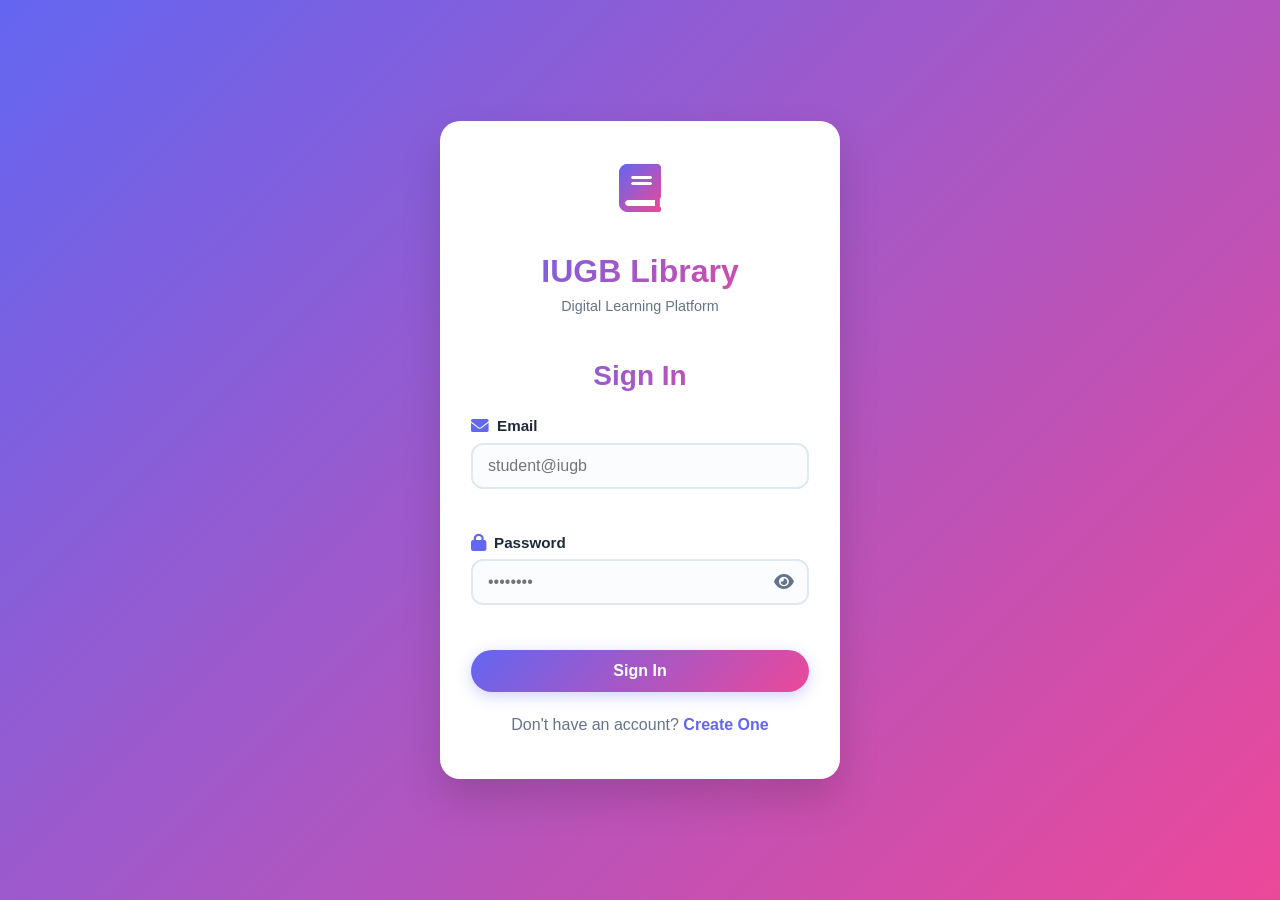
==== index.html @ 8f1cc3ae "Add files via upload" ====
<!DOCTYPE html>
<html lang="en">
<head>
    <meta charset="UTF-8">
    <meta name="viewport" content="width=device-width, initial-scale=1.0">
    <title>IUGB Library - Authentication</title>
    <link rel="stylesheet" href="https://cdnjs.cloudflare.com/ajax/libs/font-awesome/6.0.0/css/all.min.css">
    <link rel="stylesheet" href="style.css">
</head>
<body class="auth-page">
    <div id="loadingOverlay" class="loading-overlay" style="display: none;">
        <div class="loading-content">
            <div class="loading-spinner">
                <div class="spinner-circle"></div>
                <div class="spinner-circle"></div>
                <div class="spinner-circle"></div>
            </div>
            <p>Loading...</p>
        </div>
    </div>

    <!-- Animated Background -->
    <div class="background-animation">
        <div class="blob blob-1"></div>
        <div class="blob blob-2"></div>
        <div class="blob blob-3"></div>
    </div>

    <div class="auth-container">
        <div class="auth-logo">
            <div class="logo-animation">
                <i class="fas fa-book"></i>
            </div>
            <h1>IUGB Library</h1>
            <p>Digital Learning Platform</p>
        </div>

        <!-- Login Form -->
        <form id="loginForm" class="auth-form active">
            <h2>Sign In</h2>
            <div class="form-group">
                <label for="loginEmail"><i class="fas fa-envelope"></i> Email</label>
                <input type="email" id="loginEmail" placeholder="student@iugb" required>
                <span class="error-message" id="loginEmailError"></span>
            </div>
            <div class="form-group">
                <label for="loginPassword"><i class="fas fa-lock"></i> Password</label>
                <div class="password-input">
                    <input type="password" id="loginPassword" placeholder="••••••••" required>
                    <button type="button" class="toggle-password" onclick="togglePassword('loginPassword')">
                        <i class="fas fa-eye"></i>
                    </button>
                </div>
                <span class="error-message" id="loginPasswordError"></span>
            </div>
            <button type="submit" class="btn-primary">Sign In</button>
            <p class="form-switch">Don't have an account? <a href="signup.html">Create One</a></p>
        </form>

        <!-- Signup Form -->
        <form id="signupForm" class="auth-form">
            <h2>Create Account</h2>
            <div class="form-group">
                <label for="signupName"><i class="fas fa-user"></i> Full Name</label>
                <input type="text" id="signupName" placeholder="John Doe" required>
                <span class="error-message" id="signupNameError"></span>
            </div>
            <div class="form-group">
                <label for="signupEmail"><i class="fas fa-envelope"></i> IUGB Email</label>
                <input type="email" id="signupEmail" placeholder="john.doe@iugb" required>
                <span class="error-message" id="signupEmailError"></span>
            </div>
            <div class="form-group">
                <label for="signupPassword"><i class="fas fa-lock"></i> Password</label>
                <div class="password-input">
                    <input type="password" id="signupPassword" placeholder="••••••••" required>
                    <button type="button" class="toggle-password" onclick="togglePassword('signupPassword')">
                        <i class="fas fa-eye"></i>
                    </button>
                </div>
                <span class="error-message" id="signupPasswordError"></span>
            </div>
            <div class="form-group">
                <label for="signupConfirm"><i class="fas fa-lock"></i> Confirm Password</label>
                <div class="password-input">
                    <input type="password" id="signupConfirm" placeholder="••••••••" required>
                    <button type="button" class="toggle-password" onclick="togglePassword('signupConfirm')">
                        <i class="fas fa-eye"></i>
                    </button>
                </div>
                <span class="error-message" id="signupConfirmError"></span>
            </div>
            <button type="submit" class="btn-primary">Create Account</button>
            <p class="form-switch">Already have an account? <a href="#" onclick="switchForm(event)">Sign In</a></p>
        </form>
    </div>

    <script src="app.js"></script>
</body>
</html>
---- style.css ----
/* ============================================
   IUGB LIBRARY - MODERN IMMERSIVE APPLICATION
   ============================================ */

:root {
    --primary-color: #6366f1;
    --secondary-color: #ec4899;
    --accent-color: #f59e0b;
    --success-color: #10b981;
    --danger-color: #ef4444;
    --bg-light: #f8fafc;
    --bg-dark: #0f172a;
    --text-dark: #1e293b;
    --text-light: #64748b;
    --border-color: #e2e8f0;
    --shadow: 0 10px 25px rgba(0, 0, 0, 0.1);
    --shadow-lg: 0 20px 40px rgba(0, 0, 0, 0.15);
}

* {
    margin: 0;
    padding: 0;
    box-sizing: border-box;
}

html {
    scroll-behavior: smooth;
}

html, body {
    font-family: 'Segoe UI', Tahoma, Geneva, Verdana, sans-serif;
    background-color: var(--bg-light);
    color: var(--text-dark);
    overflow-x: hidden;
    -webkit-font-smoothing: antialiased;
}

body {
    padding-bottom: 20px;
}

/* ============================================
   ANIMATED BACKGROUND
   ============================================ */

.background-animation {
    position: fixed;
    top: 0;
    left: 0;
    width: 100%;
    height: 100%;
    background: linear-gradient(135deg, #667eea 0%, #764ba2 100%);
    z-index: -1;
    overflow: hidden;
}

.blob {
    position: absolute;
    border-radius: 50%;
    filter: blur(60px);
    opacity: 0.4;
    animation: float 15s infinite ease-in-out;
}

.blob-1 {
    width: 300px;
    height: 300px;
    background: rgba(255, 255, 255, 0.3);
    top: -50px;
    left: -50px;
    animation-delay: 0s;
}

.blob-2 {
    width: 200px;
    height: 200px;
    background: rgba(236, 72, 153, 0.3);
    bottom: 100px;
    right: 50px;
    animation-delay: 2s;
}

.blob-3 {
    width: 250px;
    height: 250px;
    background: rgba(99, 102, 241, 0.2);
    bottom: -50px;
    left: 50%;
    animation-delay: 4s;
}

@keyframes float {
    0%, 100% { transform: translate(0, 0) scale(1); }
    50% { transform: translate(30px, -30px) scale(1.1); }
}

/* ============================================
   TYPOGRAPHY
   ============================================ */

h1, h2, h3, h4, h5, h6 {
    font-weight: 700;
    line-height: 1.2;
}

h1 { font-size: 2rem; }
h2 { font-size: 1.75rem; }
h3 { font-size: 1.25rem; }
h4 { font-size: 1.1rem; }
p { line-height: 1.6; color: var(--text-light); }

a {
    text-decoration: none;
    color: var(--primary-color);
    transition: all 0.3s ease;
}

a:hover {
    color: var(--secondary-color);
}

.section-subtitle {
    color: var(--text-light);
    font-size: 0.95rem;
    margin-bottom: 20px;
}

/* ============================================
   LOADING OVERLAY
   ============================================ */

.loading-overlay {
    position: fixed;
    top: 0;
    left: 0;
    width: 100%;
    height: 100%;
    background: rgba(0, 0, 0, 0.9);
    display: flex;
    align-items: center;
    justify-content: center;
    z-index: 9999;
    backdrop-filter: blur(4px);
}

.loading-content {
    text-align: center;
    color: white;
}

.loading-spinner {
    display: flex;
    justify-content: center;
    gap: 10px;
    margin-bottom: 20px;
}

.spinner-circle {
    width: 12px;
    height: 12px;
    background-color: white;
    border-radius: 50%;
    animation: bounce 1.4s infinite ease-in-out both;
    box-shadow: 0 0 20px rgba(99, 102, 241, 0.6);
}

.spinner-circle:nth-child(1) { animation-delay: -0.32s; }
.spinner-circle:nth-child(2) { animation-delay: -0.16s; }

@keyframes bounce {
    0%, 80%, 100% { transform: scale(0); opacity: 0.5; }
    40% { transform: scale(1); opacity: 1; }
}

/* ============================================
   BUTTONS
   ============================================ */

.btn-primary {
    background: linear-gradient(135deg, var(--primary-color), var(--secondary-color));
    color: white;
    padding: 12px 24px;
    border: none;
    border-radius: 25px;
    font-size: 1rem;
    font-weight: 600;
    cursor: pointer;
    transition: all 0.3s ease;
    box-shadow: 0 4px 15px rgba(99, 102, 241, 0.3);
    width: 100%;
    position: relative;
    overflow: hidden;
}

.btn-primary::before {
    content: '';
    position: absolute;
    top: 50%;
    left: 50%;
    width: 0;
    height: 0;
    border-radius: 50%;
    background: rgba(255, 255, 255, 0.3);
    transform: translate(-50%, -50%);
    transition: width 0.6s, height 0.6s;
}

.btn-primary:active::before {
    width: 300px;
    height: 300px;
}

.btn-primary:hover {
    transform: translateY(-3px);
    box-shadow: 0 8px 25px rgba(99, 102, 241, 0.5);
}

.btn-primary:active {
    transform: translateY(-1px);
}

.btn-back {
    background: none;
    border: none;
    color: var(--primary-color);
    font-size: 1.5rem;
    cursor: pointer;
    padding: 10px;
    transition: all 0.3s ease;
    border-radius: 50%;
}

.btn-back:hover {
    color: var(--secondary-color);
    background: rgba(99, 102, 241, 0.1);
}

.btn-premium-header {
    background: linear-gradient(135deg, var(--primary-color), var(--secondary-color));
    -webkit-background-clip: text;
    -webkit-text-fill-color: transparent;
    font-size: 1.5rem;
    padding: 10px;
    transition: all 0.3s ease;
}

.btn-premium-header:hover {
    transform: scale(1.2) rotate(10deg);
    filter: drop-shadow(0 0 10px rgba(99, 102, 241, 0.5));
}

.btn-logout {
    background: none;
    border: none;
    color: var(--danger-color);
    font-size: 1.2rem;
    cursor: pointer;
    padding: 10px;
    transition: all 0.3s ease;
    border-radius: 50%;
}

.btn-logout:hover {
    transform: scale(1.1);
    background: rgba(239, 68, 68, 0.1);
}

.btn-subscribe {
    background: linear-gradient(135deg, var(--primary-color), var(--secondary-color));
    color: white;
    padding: 15px 30px;
    border: none;
    border-radius: 25px;
    font-size: 1.1rem;
    font-weight: 600;
    cursor: pointer;
    transition: all 0.3s ease;
    box-shadow: 0 6px 20px rgba(99, 102, 241, 0.4);
    width: 100%;
    margin-top: 20px;
    position: relative;
    overflow: hidden;
}

.btn-subscribe:hover {
    transform: translateY(-4px);
    box-shadow: 0 10px 30px rgba(99, 102, 241, 0.6);
}

/* ============================================
   HEADER
   ============================================ */

.app-header {
    background: rgba(255, 255, 255, 0.95);
    backdrop-filter: blur(10px);
    padding: 20px;
    box-shadow: 0 4px 20px rgba(0, 0, 0, 0.08);
    position: sticky;
    top: 0;
    z-index: 100;
    animation: slideDown 0.4s cubic-bezier(0.68, -0.55, 0.265, 1.55);
}

@keyframes slideDown {
    from {
        transform: translateY(-100%);
        opacity: 0;
    }
    to {
        transform: translateY(0);
        opacity: 1;
    }
}

.header-top {
    display: flex;
    align-items: center;
    justify-content: space-between;
    gap: 15px;
}

.header-top h1 {
    flex: 1;
    text-align: center;
    font-size: 1.5rem;
    background: linear-gradient(135deg, var(--primary-color), var(--secondary-color));
    -webkit-background-clip: text;
    -webkit-text-fill-color: transparent;
}

.logo-section {
    display: flex;
    align-items: center;
    gap: 10px;
    flex: 1;
}

.logo-section i {
    font-size: 2rem;
    color: var(--primary-color);
    animation: bounce-rotate 2s infinite ease-in-out;
}

@keyframes bounce-rotate {
    0%, 100% { transform: rotate(0) translateY(0); }
    50% { transform: rotate(10deg) translateY(-5px); }
}

.logo-section h1 {
    background: linear-gradient(135deg, var(--primary-color), var(--secondary-color));
    -webkit-background-clip: text;
    -webkit-text-fill-color: transparent;
    text-align: left;
    margin: 0;
}

.header-actions {
    display: flex;
    gap: 15px;
    align-items: center;
}

.user-welcome {
    margin-top: 15px;
    padding-top: 15px;
    border-top: 2px solid var(--border-color);
    color: var(--text-light);
    animation: fadeIn 0.6s ease 0.2s both;
}

.placeholder {
    width: 40px;
}

/* ============================================
   AUTH PAGE
   ============================================ */

.auth-page {
    min-height: 100vh;
    display: flex;
    align-items: center;
    justify-content: center;
    padding: 20px;
}

.auth-container {
    background: rgba(255, 255, 255, 0.98);
    backdrop-filter: blur(20px);
    border-radius: 30px;
    padding: 40px 30px;
    max-width: 400px;
    width: 100%;
    box-shadow: 0 8px 60px rgba(0, 0, 0, 0.2);
    animation: slideUp 0.6s cubic-bezier(0.68, -0.55, 0.265, 1.55);
    border: 1px solid rgba(255, 255, 255, 0.2);
}

@keyframes slideUp {
    from {
        transform: translateY(50px);
        opacity: 0;
    }
    to {
        transform: translateY(0);
        opacity: 1;
    }
}

.auth-logo {
    text-align: center;
    margin-bottom: 40px;
    animation: fadeIn 0.8s ease 0.1s both;
}

.logo-animation {
    font-size: 3rem;
    background: linear-gradient(135deg, var(--primary-color), var(--secondary-color));
    -webkit-background-clip: text;
    -webkit-text-fill-color: transparent;
    margin-bottom: 15px;
    display: inline-block;
    animation: float-icon 3s ease-in-out infinite;
}

@keyframes float-icon {
    0%, 100% { transform: translateY(0); }
    50% { transform: translateY(-20px); }
}

.auth-logo h1 {
    margin: 10px 0 5px;
    background: linear-gradient(135deg, var(--primary-color), var(--secondary-color));
    -webkit-background-clip: text;
    -webkit-text-fill-color: transparent;
}

.auth-logo p {
    color: var(--text-light);
    font-size: 0.9rem;
}

.auth-form {
    display: none;
}

.auth-form.active {
    display: block;
    animation: fadeIn 0.4s ease;
}

@keyframes fadeIn {
    from { opacity: 0; transform: translateY(10px); }
    to { opacity: 1; transform: translateY(0); }
}

.auth-form h2 {
    margin-bottom: 25px;
    text-align: center;
    color: var(--text-dark);
    background: linear-gradient(135deg, var(--primary-color), var(--secondary-color));
    -webkit-background-clip: text;
    -webkit-text-fill-color: transparent;
}

.form-group {
    margin-bottom: 20px;
}

.form-group label {
    display: flex;
    align-items: center;
    gap: 8px;
    margin-bottom: 8px;
    font-weight: 600;
    color: var(--text-dark);
    font-size: 0.95rem;
}

.form-group label i {
    color: var(--primary-color);
    font-size: 1.1rem;
}

.form-group input {
    width: 100%;
    padding: 12px 15px;
    border: 2px solid var(--border-color);
    border-radius: 15px;
    font-size: 1rem;
    transition: all 0.3s ease;
    font-family: inherit;
    background: rgba(248, 250, 252, 0.5);
}

.form-group input:focus {
    outline: none;
    border-color: var(--primary-color);
    box-shadow: 0 0 0 4px rgba(99, 102, 241, 0.15);
    background: rgba(255, 255, 255, 0.8);
    transform: translateY(-2px);
}

.password-input {
    position: relative;
    display: flex;
    align-items: center;
}

.password-input input {
    width: 100%;
}

.toggle-password {
    position: absolute;
    right: 15px;
    background: none;
    border: none;
    color: var(--text-light);
    cursor: pointer;
    font-size: 1.1rem;
    transition: all 0.3s ease;
}

.toggle-password:hover {
    color: var(--primary-color);
}

.error-message {
    display: block;
    color: var(--danger-color);
    font-size: 0.85rem;
    margin-top: 5px;
    min-height: 20px;
    animation: shake 0.3s ease-in-out;
}

@keyframes shake {
    0%, 100% { transform: translateX(0); }
    25% { transform: translateX(-5px); }
    75% { transform: translateX(5px); }
}

.form-switch {
    text-align: center;
    margin-top: 20px;
    color: var(--text-light);
}

.form-switch a {
    color: var(--primary-color);
    font-weight: 600;
    cursor: pointer;
    position: relative;
}

.form-switch a::after {
    content: '';
    position: absolute;
    bottom: -2px;
    left: 0;
    width: 0;
    height: 2px;
    background: linear-gradient(90deg, var(--primary-color), var(--secondary-color));
    transition: width 0.3s ease;
}

.form-switch a:hover::after {
    width: 100%;
}

/* ============================================
   HOME PAGE
   ============================================ */

.home-page {
    background-color: var(--bg-light);
}

.welcome-section {
    background: white;
    margin: 20px;
    border-radius: 20px;
    overflow: hidden;
    box-shadow: 0 8px 25px rgba(0, 0, 0, 0.1);
    animation: fadeIn 0.6s ease 0.1s both;
}

.welcome-content-wrapper {
    position: relative;
    overflow: hidden;
}

.welcome-image {
    width: 100%;
    height: 250px;
    object-fit: cover;
    display: block;
    transition: transform 0.4s ease;
}

.welcome-section:hover .welcome-image {
    transform: scale(1.05);
}

.welcome-content {
    padding: 25px;
}

.welcome-content h2 {
    margin-bottom: 10px;
    color: var(--text-dark);
}

.welcome-content p {
    color: var(--text-light);
    margin-bottom: 15px;
}

.welcome-badges {
    display: flex;
    gap: 10px;
    flex-wrap: wrap;
}

.badge {
    display: inline-flex;
    align-items: center;
    gap: 6px;
    background: linear-gradient(135deg, rgba(99, 102, 241, 0.1), rgba(236, 72, 153, 0.1));
    color: var(--primary-color);
    padding: 8px 16px;
    border-radius: 20px;
    font-size: 0.85rem;
    font-weight: 600;
    border: 1px solid rgba(99, 102, 241, 0.2);
}

.badge i {
    font-size: 0.95rem;
}

.programs-section {
    padding: 30px 20px;
}

.programs-section h2 {
    margin-bottom: 10px;
    text-align: center;
    color: var(--text-dark);
}

.programs-grid {
    display: grid;
    grid-template-columns: 1fr 1fr;
    gap: 20px;
    margin-top: 25px;
}

.program-card {
    background: white;
    padding: 30px 20px;
    border-radius: 20px;
    text-align: center;
    box-shadow: 0 4px 20px rgba(0, 0, 0, 0.08);
    transition: all 0.3s ease;
    cursor: pointer;
    position: relative;
    overflow: hidden;
    border: 2px solid transparent;
}

.program-card::before {
    content: '';
    position: absolute;
    top: 0;
    left: 0;
    width: 100%;
    height: 4px;
    background: linear-gradient(90deg, var(--primary-color), var(--secondary-color));
    transition: height 0.3s ease;
}

.program-card:hover::before {
    height: 100%;
    opacity: 0.05;
}

.program-card:hover {
    transform: translateY(-15px);
    box-shadow: 0 15px 40px rgba(0, 0, 0, 0.15);
    border-color: var(--primary-color);
}

.program-icon {
    font-size: 3rem;
    margin-bottom: 15px;
    background: linear-gradient(135deg, var(--primary-color), var(--secondary-color));
    -webkit-background-clip: text;
    -webkit-text-fill-color: transparent;
    animation: fadeIn 0.6s ease;
}

.program-card h3 {
    margin-bottom: 5px;
    font-size: 1.5rem;
}

.program-card p {
    font-size: 0.9rem;
    margin-bottom: 15px;
}

.arrow {
    font-size: 1.5rem;
    color: var(--primary-color);
    transition: transform 0.3s ease;
    display: inline-block;
}

.program-card:hover .arrow {
    transform: translateX(8px);
}

.quick-stats {
    display: grid;
    grid-template-columns: repeat(auto-fit, minmax(120px, 1fr));
    gap: 15px;
    padding: 0 20px 30px;
}

.stat-card {
    background: white;
    padding: 20px;
    border-radius: 15px;
    text-align: center;
    box-shadow: 0 4px 15px rgba(0, 0, 0, 0.08);
    animation: fadeIn 0.6s ease;
    transition: all 0.3s ease;
    border: 1px solid var(--border-color);
}

.stat-card:hover {
    transform: translateY(-5px);
    box-shadow: 0 8px 25px rgba(0, 0, 0, 0.12);
}

.stat-card i {
    font-size: 2rem;
    background: linear-gradient(135deg, var(--primary-color), var(--secondary-color));
    -webkit-background-clip: text;
    -webkit-text-fill-color: transparent;
    margin-bottom: 10px;
    display: block;
}

.stat-card h3 {
    font-size: 1.5rem;
    margin-bottom: 5px;
}

.stat-card p {
    font-size: 0.8rem;
    color: var(--text-light);
}

/* ============================================
   FEATURED SECTION
   ============================================ */

.featured-section {
    padding: 30px 20px;
    background: white;
    margin: 0 20px;
    border-radius: 20px;
    box-shadow: 0 4px 15px rgba(0, 0, 0, 0.08);
}

.featured-section h2 {
    margin-bottom: 25px;
    text-align: center;
}

.featured-cards {
    display: grid;
    grid-template-columns: repeat(auto-fit, minmax(150px, 1fr));
    gap: 20px;
}

.featured-card {
    background: linear-gradient(135deg, rgba(99, 102, 241, 0.1), rgba(236, 72, 153, 0.1));
    padding: 25px;
    border-radius: 15px;
    text-align: center;
    transition: all 0.3s ease;
    cursor: pointer;
    border: 1px solid rgba(99, 102, 241, 0.2);
}

.featured-card:hover {
    transform: translateY(-10px);
    background: linear-gradient(135deg, rgba(99, 102, 241, 0.15), rgba(236, 72, 153, 0.15));
    border-color: var(--primary-color);
    box-shadow: 0 10px 25px rgba(99, 102, 241, 0.2);
}

.featured-card i {
    font-size: 2.5rem;
    background: linear-gradient(135deg, var(--primary-color), var(--secondary-color));
    -webkit-background-clip: text;
    -webkit-text-fill-color: transparent;
    margin-bottom: 12px;
    display: block;
}

.featured-card h3 {
    margin-bottom: 8px;
    font-size: 1.1rem;
}

.featured-card p {
    font-size: 0.85rem;
}

/* ============================================
   SIGNUP PAGE
   ============================================ */

.signup-page {
    background-color: var(--bg-light);
    min-height: 100vh;
}

.signup-section {
    padding: 40px 20px;
    max-width: 600px;
    margin: 0 auto;
}

.signup-container {
    background: white;
    border-radius: 20px;
    padding: 40px;
    box-shadow: 0 8px 25px rgba(0, 0, 0, 0.1);
    animation: fadeIn 0.6s ease;
}

.signup-form-wrapper h2 {
    text-align: center;
    margin-bottom: 10px;
    color: var(--text-dark);
}

.signup-form-wrapper p {
    text-align: center;
    color: var(--text-light);
    margin-bottom: 30px;
    font-size: 0.9rem;
}

.signup-form-wrapper .auth-form {
    display: block;
    max-width: none;
}

.signup-form-wrapper .form-group {
    margin-bottom: 20px;
}

.signup-form-wrapper .form-group label {
    display: block;
    margin-bottom: 8px;
    font-weight: 600;
    color: var(--text-dark);
}

.signup-form-wrapper .form-group input {
    width: 100%;
    padding: 12px 15px;
    border: 2px solid var(--border-color);
    border-radius: 10px;
    font-size: 1rem;
    transition: all 0.3s ease;
}

.signup-form-wrapper .form-group input:focus {
    border-color: var(--primary-color);
    box-shadow: 0 0 0 3px rgba(99, 102, 241, 0.1);
    outline: none;
}

.signup-form-wrapper .password-input {
    position: relative;
}

.signup-form-wrapper .toggle-password {
    position: absolute;
    right: 10px;
    top: 50%;
    transform: translateY(-50%);
    background: none;
    border: none;
    color: var(--text-light);
    cursor: pointer;
    padding: 5px;
    transition: color 0.3s ease;
}

.signup-form-wrapper .toggle-password:hover {
    color: var(--primary-color);
}

.signup-form-wrapper .btn-primary {
    width: 100%;
    padding: 12px;
    background: linear-gradient(135deg, var(--primary-color), var(--secondary-color));
    color: white;
    border: none;
    border-radius: 10px;
    font-size: 1rem;
    font-weight: 600;
    cursor: pointer;
    transition: all 0.3s ease;
    margin-top: 10px;
}

.signup-form-wrapper .btn-primary:hover {
    transform: translateY(-2px);
    box-shadow: 0 8px 20px rgba(99, 102, 241, 0.3);
}

.signup-form-wrapper .form-switch {
    text-align: center;
    margin-top: 20px;
    font-size: 0.9rem;
}

.signup-form-wrapper .form-switch a {
    color: var(--primary-color);
    font-weight: 600;
    text-decoration: none;
}

.signup-form-wrapper .form-switch a:hover {
    text-decoration: underline;
}

.signup-form-wrapper .error-message {
    color: var(--danger-color);
    font-size: 0.8rem;
    margin-top: 5px;
    display: block;
}

/* ============================================
   BREADCRUMB
   ============================================ */

.breadcrumb {
    padding: 15px 20px;
    color: var(--text-light);
    font-size: 0.9rem;
    background: rgba(248, 250, 252, 0.5);
    margin: 0 20px;
    border-radius: 10px;
    animation: fadeIn 0.5s ease;
}

.breadcrumb a {
    color: var(--primary-color);
    font-weight: 600;
}

/* ============================================
   COURSES PAGE
   ============================================ */

.courses-page {
    padding: 20px;
    background-color: var(--bg-light);
}

.courses-container {
    display: grid;
    grid-template-columns: repeat(auto-fit, minmax(150px, 1fr));
    gap: 20px;
    animation: fadeIn 0.5s ease;
}

.course-card {
    background: white;
    padding: 25px 20px;
    border-radius: 18px;
    text-align: center;
    box-shadow: 0 4px 20px rgba(0, 0, 0, 0.08);
    cursor: pointer;
    transition: all 0.3s ease;
    position: relative;
    overflow: hidden;
    border: 2px solid transparent;
}

.course-card::before {
    content: '';
    position: absolute;
    top: 0;
    left: 0;
    width: 100%;
    height: 3px;
    background: linear-gradient(90deg, var(--primary-color), var(--secondary-color));
}

.course-card:hover {
    transform: translateY(-20px) rotateZ(2deg);
    box-shadow: 0 15px 40px rgba(0, 0, 0, 0.15);
    border-color: var(--primary-color);
}

.course-icon {
    font-size: 2.5rem;
    margin-bottom: 15px;
    height: 70px;
    display: flex;
    align-items: center;
    justify-content: center;
    border-radius: 15px;
    background: linear-gradient(135deg, rgba(99, 102, 241, 0.1), rgba(236, 72, 153, 0.1));
    transition: transform 0.3s ease;
}

.course-card:hover .course-icon {
    transform: scale(1.1) rotateZ(-10deg);
}

.course-icon.mathematics {
    background: linear-gradient(135deg, rgba(99, 102, 241, 0.15), rgba(59, 130, 246, 0.15));
    color: #3b82f6;
}

.course-icon.met {
    background: linear-gradient(135deg, rgba(236, 72, 153, 0.15), rgba(168, 85, 247, 0.15));
    color: #a855f7;
}

.course-icon.cs {
    background: linear-gradient(135deg, rgba(34, 197, 94, 0.15), rgba(16, 185, 129, 0.15));
    color: #10b981;
}

.course-icon.statistics {
    background: linear-gradient(135deg, rgba(245, 158, 11, 0.15), rgba(239, 68, 68, 0.15));
    color: #ef4444;
}

.course-icon.finance {
    background: linear-gradient(135deg, rgba(245, 158, 11, 0.15), rgba(251, 146, 60, 0.15));
    color: #f97316;
}

.course-icon.marketing {
    background: linear-gradient(135deg, rgba(236, 72, 153, 0.15), rgba(244, 63, 94, 0.15));
    color: #f43f5e;
}

.course-icon.management {
    background: linear-gradient(135deg, rgba(99, 102, 241, 0.15), rgba(139, 92, 246, 0.15));
    color: #8b5cf6;
}

.course-icon.accounting {
    background: linear-gradient(135deg, rgba(16, 185, 129, 0.15), rgba(34, 197, 94, 0.15));
    color: #22c55e;
}

.course-card h3 {
    margin-bottom: 8px;
    font-size: 1.1rem;
}

.course-card p {
    font-size: 0.85rem;
    margin-bottom: 12px;
    color: var(--text-light);
}

.course-books {
    display: inline-block;
    background: linear-gradient(135deg, var(--primary-color), var(--secondary-color));
    color: white;
    padding: 4px 12px;
    border-radius: 20px;
    font-size: 0.8rem;
    font-weight: 600;
    margin-right: 8px;
}

.course-level {
    display: inline-block;
    background: rgba(99, 102, 241, 0.1);
    color: var(--primary-color);
    padding: 4px 12px;
    border-radius: 20px;
    font-size: 0.75rem;
    font-weight: 600;
}

/* ============================================
   COURSE DETAIL PAGE
   ============================================ */

.course-detail-page {
    background-color: var(--bg-light);
}

.course-info {
    background: linear-gradient(135deg, rgba(99, 102, 241, 0.05), rgba(236, 72, 153, 0.05));
    padding: 30px 20px;
    text-align: center;
    box-shadow: 0 2px 10px rgba(0, 0, 0, 0.05);
    border-bottom: 2px solid var(--border-color);
}

.course-header-info {
    animation: fadeIn 0.5s ease;
}

.course-icon-large {
    font-size: 3.5rem;
    background: linear-gradient(135deg, var(--primary-color), var(--secondary-color));
    -webkit-background-clip: text;
    -webkit-text-fill-color: transparent;
    margin-bottom: 20px;
    display: block;
    animation: float-icon 3s ease-in-out infinite;
}

.course-description {
    color: var(--text-light);
    margin-top: 15px;
    max-width: 600px;
    margin-left: auto;
    margin-right: auto;
}

.course-stats {
    display: flex;
    justify-content: center;
    gap: 30px;
    margin-top: 20px;
    padding-top: 20px;
    border-top: 1px solid var(--border-color);
    flex-wrap: wrap;
}

.course-stats span {
    display: flex;
    align-items: center;
    gap: 8px;
    color: var(--text-light);
}

.course-stats i {
    color: var(--primary-color);
}

.books-container {
    padding: 30px 20px;
}

.books-container h3 {
    margin-bottom: 20px;
    color: var(--text-dark);
}

.books-filter {
    display: flex;
    gap: 10px;
    margin-bottom: 25px;
    flex-wrap: wrap;
}

.filter-btn {
    background: white;
    border: 2px solid var(--border-color);
    color: var(--text-dark);
    padding: 8px 16px;
    border-radius: 20px;
    font-size: 0.9rem;
    font-weight: 600;
    cursor: pointer;
    transition: all 0.3s ease;
}

.filter-btn:hover,
.filter-btn.active {
    background: linear-gradient(135deg, var(--primary-color), var(--secondary-color));
    color: white;
    border-color: transparent;
}

.books-grid {
    display: grid;
    grid-template-columns: repeat(auto-fill, minmax(160px, 1fr));
    gap: 20px;
}

.book-item {
    background: white;
    border-radius: 15px;
    overflow: hidden;
    box-shadow: 0 4px 15px rgba(0, 0, 0, 0.08);
    transition: all 0.3s ease;
    cursor: pointer;
    border: 1px solid var(--border-color);
}

.book-item:hover {
    transform: translateY(-15px) rotateZ(-2deg);
    box-shadow: 0 15px 35px rgba(0, 0, 0, 0.15);
    border-color: var(--primary-color);
}

.book-cover {
    width: 100%;
    height: 180px;
    background: linear-gradient(135deg, var(--primary-color), var(--secondary-color));
    display: flex;
    align-items: center;
    justify-content: center;
    color: white;
    font-size: 2rem;
    position: relative;
    overflow: hidden;
}

.book-cover::after {
    content: '';
    position: absolute;
    top: 0;
    left: 0;
    right: 0;
    bottom: 0;
    background: linear-gradient(45deg, transparent 30%, rgba(255, 255, 255, 0.1) 50%, transparent 70%);
    transform: translateX(-100%);
    transition: transform 0.6s ease;
}

.book-item:hover .book-cover::after {
    transform: translateX(100%);
}

.book-info {
    padding: 15px;
}

.book-title {
    font-weight: 600;
    font-size: 0.95rem;
    margin-bottom: 8px;
    color: var(--text-dark);
    line-height: 1.3;
}

.book-description {
    font-size: 0.8rem;
    color: var(--text-light);
    margin-bottom: 12px;
}

.book-action {
    display: flex;
    gap: 10px;
}

.book-action button {
    flex: 1;
    padding: 8px;
    border: none;
    border-radius: 10px;
    font-size: 0.85rem;
    cursor: pointer;
    transition: all 0.3s ease;
    font-weight: 600;
}

.btn-read {
    background: linear-gradient(135deg, var(--primary-color), var(--secondary-color));
    color: white;
}

.btn-read:hover {
    transform: scale(1.05);
    box-shadow: 0 4px 12px rgba(99, 102, 241, 0.3);
}

.btn-download {
    background: var(--border-color);
    color: var(--text-dark);
}

.btn-download:hover {
    background: var(--primary-color);
    color: white;
}

.btn-download:disabled,
.btn-read:disabled {
    opacity: 0.5;
    cursor: not-allowed;
}

.no-premium-notice {
    background: linear-gradient(135deg, rgba(239, 68, 68, 0.05), rgba(236, 72, 153, 0.05));
    padding: 40px 20px;
    text-align: center;
    margin: 20px;
    border-radius: 20px;
    box-shadow: 0 4px 15px rgba(0, 0, 0, 0.08);
    border: 2px dashed var(--danger-color);
    animation: fadeIn 0.5s ease;
}

.no-premium-notice i {
    font-size: 3rem;
    color: var(--danger-color);
    margin-bottom: 15px;
    display: block;
}

.no-premium-notice h3 {
    margin-bottom: 10px;
}

.no-premium-notice p {
    margin-bottom: 25px;
}

/* ============================================
   PREMIUM PAGE
   ============================================ */

.premium-page {
    background-color: var(--bg-light);
}

.premium-banner {
    background: linear-gradient(135deg, var(--primary-color), var(--secondary-color));
    color: white;
    padding: 50px 20px;
    text-align: center;
    position: relative;
    overflow: hidden;
}

.premium-banner::before {
    content: '';
    position: absolute;
    top: -50%;
    right: -10%;
    width: 300px;
    height: 300px;
    background: rgba(255, 255, 255, 0.1);
    border-radius: 50%;
    animation: float 6s ease-in-out infinite;
}

.banner-animation {
    position: relative;
    z-index: 1;
}

.banner-icon {
    font-size: 4rem;
    margin-bottom: 20px;
    animation: bounce-large 2s ease-in-out infinite;
}

@keyframes bounce-large {
    0%, 100% { transform: translateY(0) scale(1); }
    50% { transform: translateY(-20px) scale(1.1); }
}

.premium-banner h2 {
    font-size: 2rem;
    margin-bottom: 10px;
    animation: fadeIn 0.8s ease 0.2s both;
}

.premium-banner p {
    color: rgba(255, 255, 255, 0.9);
    animation: fadeIn 0.8s ease 0.3s both;
}

.premium-features {
    padding: 30px 20px;
    background: white;
    margin: 20px;
    border-radius: 20px;
    box-shadow: 0 4px 15px rgba(0, 0, 0, 0.08);
}

.premium-features h3 {
    margin-bottom: 25px;
    text-align: center;
    animation: fadeIn 0.6s ease;
}

.features-list {
    display: grid;
    grid-template-columns: repeat(auto-fit, minmax(150px, 1fr));
    gap: 20px;
}

.feature-item {
    text-align: center;
    padding: 20px;
    border-radius: 15px;
    background: linear-gradient(135deg, rgba(99, 102, 241, 0.05), rgba(236, 72, 153, 0.05));
    transition: all 0.3s ease;
    border: 1px solid rgba(99, 102, 241, 0.1);
    animation: fadeIn 0.6s ease;
}

.feature-item:hover {
    background: linear-gradient(135deg, rgba(99, 102, 241, 0.15), rgba(236, 72, 153, 0.15));
    transform: translateY(-10px);
    border-color: var(--primary-color);
    box-shadow: 0 10px 25px rgba(99, 102, 241, 0.15);
}

.feature-item i {
    font-size: 2rem;
    background: linear-gradient(135deg, var(--primary-color), var(--secondary-color));
    -webkit-background-clip: text;
    -webkit-text-fill-color: transparent;
    margin-bottom: 10px;
    display: block;
    transition: transform 0.3s ease;
}

.feature-item:hover i {
    transform: scale(1.2) rotateZ(10deg);
}

.feature-item h4 {
    margin-bottom: 8px;
    font-size: 1rem;
}

.feature-item p {
    font-size: 0.9rem;
}

.premium-pricing {
    padding: 30px 20px;
    display: grid;
    grid-template-columns: repeat(auto-fit, minmax(280px, 1fr));
    gap: 30px;
}

.pricing-card {
    background: white;
    border: 2px solid var(--border-color);
    border-radius: 20px;
    padding: 40px 30px;
    text-align: center;
    box-shadow: 0 4px 20px rgba(0, 0, 0, 0.08);
    transition: all 0.3s ease;
    position: relative;
    animation: fadeIn 0.6s ease;
}

.pricing-card.annual-card {
    border-color: var(--primary-color);
    background: linear-gradient(135deg, rgba(99, 102, 241, 0.02), rgba(236, 72, 153, 0.02));
}

.pricing-card:hover {
    border-color: var(--primary-color);
    box-shadow: 0 10px 40px rgba(99, 102, 241, 0.2);
    transform: translateY(-10px);
}

.popular-badge,
.saving-badge {
    position: absolute;
    top: -12px;
    left: 50%;
    transform: translateX(-50%);
    background: linear-gradient(135deg, var(--primary-color), var(--secondary-color));
    color: white;
    padding: 6px 16px;
    border-radius: 20px;
    font-size: 0.8rem;
    font-weight: 700;
}

.saving-badge {
    background: linear-gradient(135deg, var(--accent-color), var(--success-color));
}

.price-badge {
    display: flex;
    align-items: baseline;
    justify-content: center;
    gap: 5px;
    margin-bottom: 20px;
}

.currency {
    font-size: 0.9rem;
    color: var(--text-light);
}

.amount {
    font-size: 3.5rem;
    font-weight: 700;
    background: linear-gradient(135deg, var(--primary-color), var(--secondary-color));
    -webkit-background-clip: text;
    -webkit-text-fill-color: transparent;
}

.period {
    color: var(--text-light);
    font-size: 1rem;
}

.pricing-card h3 {
    margin-bottom: 25px;
}

.price-features {
    list-style: none;
    margin-bottom: 30px;
    text-align: left;
}

.price-features li {
    padding: 12px 0;
    border-bottom: 1px solid var(--border-color);
    display: flex;
    align-items: center;
    gap: 10px;
    color: var(--text-dark);
    transition: all 0.3s ease;
}

.price-features li:hover {
    color: var(--primary-color);
    transform: translateX(5px);
}

.price-features i {
    color: var(--success-color);
    font-size: 1.2rem;
    flex-shrink: 0;
}

.premium-testimonials {
    padding: 30px 20px;
}

.premium-testimonials h3 {
    margin-bottom: 25px;
    text-align: center;
    animation: fadeIn 0.6s ease;
}

.testimonials-grid {
    display: grid;
    grid-template-columns: repeat(auto-fit, minmax(280px, 1fr));
    gap: 20px;
}

.testimonial {
    background: white;
    padding: 25px;
    border-radius: 15px;
    box-shadow: 0 4px 15px rgba(0, 0, 0, 0.08);
    border-left: 4px solid var(--primary-color);
    transition: all 0.3s ease;
    animation: fadeIn 0.6s ease;
}

.testimonial:hover {
    transform: translateY(-8px);
    box-shadow: 0 10px 30px rgba(0, 0, 0, 0.12);
}

.testimonial-stars {
    color: #fbbf24;
    font-size: 0.9rem;
    margin-bottom: 12px;
}

.testimonial p {
    font-style: italic;
    margin-bottom: 15px;
    color: var(--text-dark);
}

.testimonial span {
    font-weight: 600;
    color: var(--primary-color);
    font-size: 0.9rem;
}

.premium-note {
    background: linear-gradient(135deg, rgba(99, 102, 241, 0.1), rgba(236, 72, 153, 0.1));
    padding: 20px;
    margin: 0 20px;
    border-radius: 15px;
    text-align: center;
    border: 2px solid var(--primary-color);
    animation: fadeIn 0.6s ease;
}

.premium-note p {
    color: var(--text-dark);
    font-weight: 500;
}

.premium-note i {
    color: var(--primary-color);
    margin-right: 10px;
}

.deerflow-signature {
    display: flex;
    align-items: center;
    justify-content: center;
    gap: 8px;
    margin: 40px auto 20px;
    width: fit-content;
    color: var(--text-light);
    font-weight: 600;
    transition: all 0.3s ease;
    padding: 12px 20px;
    border-radius: 20px;
}

.deerflow-signature:hover {
    color: var(--primary-color);
    transform: scale(1.1);
    background: rgba(99, 102, 241, 0.1);
}

.deerflow-icon {
    font-size: 1.2rem;
}

.deerflow-text {
    font-size: 0.9rem;
}

/* ============================================
   RESPONSIVE DESIGN
   ============================================ */

@media (max-width: 768px) {
    .programs-grid {
        grid-template-columns: 1fr;
    }

    .course-stats {
        flex-direction: column;
        gap: 15px;
    }

    h1 { font-size: 1.5rem; }
    h2 { font-size: 1.3rem; }
    h3 { font-size: 1.1rem; }

    .courses-container {
        grid-template-columns: repeat(2, 1fr);
    }

    .books-grid {
        grid-template-columns: repeat(2, 1fr);
    }

    .features-list {
        grid-template-columns: 1fr 1fr;
    }

    .quick-stats {
        grid-template-columns: 1fr;
    }

    .premium-pricing {
        grid-template-columns: 1fr;
    }

    .testimonials-grid {
        grid-template-columns: 1fr;
    }
}

@media (max-width: 480px) {
    .auth-container {
        border-radius: 20px;
        padding: 25px 20px;
    }

    .courses-container {
        grid-template-columns: 1fr;
    }

    .books-grid {
        grid-template-columns: 1fr;
    }

    .features-list {
        grid-template-columns: 1fr;
    }

    .header-top h1 {
        font-size: 1.2rem;
    }

    .program-card {
        padding: 20px 15px;
    }

    .premium-banner {
        padding: 30px 15px;
    }

    .premium-banner h2 {
        font-size: 1.5rem;
    }

    .amount {
        font-size: 2.5rem;
    }

    .logo-animation {
        font-size: 2.5rem;
    }

    .welcome-badges {
        flex-direction: column;
    }

    .badge {
        width: 100%;
    }
}

/* ============================================
   RESET & GLOBAL STYLES
   ============================================ */

* {
    margin: 0;
    padding: 0;
    box-sizing: border-box;
}

html, body {
    font-family: 'Segoe UI', Tahoma, Geneva, Verdana, sans-serif;
    background-color: var(--bg-light);
    color: var(--text-dark);
    overflow-x: hidden;
    -webkit-font-smoothing: antialiased;
}

body {
    padding-bottom: 20px;
}

/* ============================================
   TYPOGRAPHY
   ============================================ */

h1, h2, h3, h4, h5, h6 {
    font-weight: 700;
    line-height: 1.2;
}

h1 { font-size: 2rem; }
h2 { font-size: 1.75rem; }
h3 { font-size: 1.25rem; }
h4 { font-size: 1.1rem; }
p { line-height: 1.6; color: var(--text-light); }

a {
    text-decoration: none;
    color: var(--primary-color);
    transition: all 0.3s ease;
}

a:hover {
    color: var(--secondary-color);
}

/* ============================================
   LOADING OVERLAY
   ============================================ */

.loading-overlay {
    position: fixed;
    top: 0;
    left: 0;
    width: 100%;
    height: 100%;
    background: rgba(0, 0, 0, 0.8);
    display: flex;
    align-items: center;
    justify-content: center;
    z-index: 9999;
}

.loading-content {
    text-align: center;
    color: white;
}

.loading-spinner {
    display: flex;
    justify-content: center;
    gap: 10px;
    margin-bottom: 20px;
}

.spinner-circle {
    width: 12px;
    height: 12px;
    background-color: white;
    border-radius: 50%;
    animation: bounce 1.4s infinite ease-in-out both;
}

.spinner-circle:nth-child(1) { animation-delay: -0.32s; }
.spinner-circle:nth-child(2) { animation-delay: -0.16s; }

@keyframes bounce {
    0%, 80%, 100% { transform: scale(0); opacity: 0.5; }
    40% { transform: scale(1); opacity: 1; }
}

/* ============================================
   BUTTONS
   ============================================ */

.btn-primary {
    background: linear-gradient(135deg, var(--primary-color), var(--secondary-color));
    color: white;
    padding: 12px 24px;
    border: none;
    border-radius: 25px;
    font-size: 1rem;
    font-weight: 600;
    cursor: pointer;
    transition: all 0.3s ease;
    box-shadow: 0 4px 15px rgba(99, 102, 241, 0.3);
    width: 100%;
}

.btn-primary:hover {
    transform: translateY(-2px);
    box-shadow: 0 6px 20px rgba(99, 102, 241, 0.4);
}

.btn-primary:active {
    transform: translateY(0);
}

.btn-back {
    background: none;
    border: none;
    color: var(--primary-color);
    font-size: 1.5rem;
    cursor: pointer;
    padding: 10px;
    transition: all 0.3s ease;
}

.btn-back:hover {
    color: var(--secondary-color);
}

.btn-premium-header {
    background: linear-gradient(135deg, var(--primary-color), var(--secondary-color));
    -webkit-background-clip: text;
    -webkit-text-fill-color: transparent;
    font-size: 1.5rem;
    padding: 10px;
}

.btn-logout {
    background: none;
    border: none;
    color: var(--danger-color);
    font-size: 1.2rem;
    cursor: pointer;
    padding: 10px;
    transition: all 0.3s ease;
}

.btn-logout:hover {
    transform: scale(1.1);
}

.btn-subscribe {
    background: linear-gradient(135deg, var(--primary-color), var(--secondary-color));
    color: white;
    padding: 15px 30px;
    border: none;
    border-radius: 25px;
    font-size: 1.1rem;
    font-weight: 600;
    cursor: pointer;
    transition: all 0.3s ease;
    box-shadow: 0 6px 20px rgba(99, 102, 241, 0.3);
    width: 100%;
    margin-top: 20px;
}

.btn-subscribe:hover {
    transform: translateY(-3px);
    box-shadow: 0 8px 25px rgba(99, 102, 241, 0.4);
}

/* ============================================
   HEADER
   ============================================ */

.app-header {
    background: white;
    padding: 20px;
    box-shadow: 0 2px 10px rgba(0, 0, 0, 0.08);
    position: sticky;
    top: 0;
    z-index: 100;
    animation: slideDown 0.3s ease;
}

@keyframes slideDown {
    from {
        transform: translateY(-100%);
        opacity: 0;
    }
    to {
        transform: translateY(0);
        opacity: 1;
    }
}

.header-top {
    display: flex;
    align-items: center;
    justify-content: space-between;
    gap: 15px;
}

.header-top h1 {
    flex: 1;
    text-align: center;
    font-size: 1.5rem;
    background: linear-gradient(135deg, var(--primary-color), var(--secondary-color));
    -webkit-background-clip: text;
    -webkit-text-fill-color: transparent;
}

.logo-section {
    display: flex;
    align-items: center;
    gap: 10px;
    flex: 1;
}

.logo-section i {
    font-size: 2rem;
    color: var(--primary-color);
}

.logo-section h1 {
    background: linear-gradient(135deg, var(--primary-color), var(--secondary-color));
    -webkit-background-clip: text;
    -webkit-text-fill-color: transparent;
    text-align: left;
    margin: 0;
}

.header-actions {
    display: flex;
    gap: 15px;
    align-items: center;
}

.user-welcome {
    margin-top: 15px;
    padding-top: 15px;
    border-top: 1px solid var(--border-color);
    color: var(--text-light);
}

.placeholder {
    width: 40px;
}

/* ============================================
   AUTH PAGE
   ============================================ */

.auth-page {
    background: linear-gradient(135deg, var(--primary-color), var(--secondary-color));
    min-height: 100vh;
    display: flex;
    align-items: center;
    justify-content: center;
    padding: 20px;
}

.auth-container {
    background: white;
    border-radius: 20px;
    padding: 40px 30px;
    max-width: 400px;
    width: 100%;
    box-shadow: var(--shadow-lg);
    animation: slideUp 0.5s ease;
}

@keyframes slideUp {
    from {
        transform: translateY(50px);
        opacity: 0;
    }
    to {
        transform: translateY(0);
        opacity: 1;
    }
}

.auth-logo {
    text-align: center;
    margin-bottom: 40px;
}

.auth-logo i {
    font-size: 3rem;
    background: linear-gradient(135deg, var(--primary-color), var(--secondary-color));
    -webkit-background-clip: text;
    -webkit-text-fill-color: transparent;
    margin-bottom: 15px;
}

.auth-logo h1 {
    margin: 10px 0 5px;
}

.auth-logo p {
    color: var(--text-light);
    font-size: 0.9rem;
}

.auth-form {
    display: none;
}

.auth-form.active {
    display: block;
    animation: fadeIn 0.3s ease;
}

@keyframes fadeIn {
    from { opacity: 0; }
    to { opacity: 1; }
}

.auth-form h2 {
    margin-bottom: 25px;
    text-align: center;
    color: var(--text-dark);
}

.form-group {
    margin-bottom: 20px;
}

.form-group label {
    display: flex;
    align-items: center;
    gap: 8px;
    margin-bottom: 8px;
    font-weight: 600;
    color: var(--text-dark);
    font-size: 0.95rem;
}

.form-group label i {
    color: var(--primary-color);
}

.form-group input {
    width: 100%;
    padding: 12px 15px;
    border: 2px solid var(--border-color);
    border-radius: 12px;
    font-size: 1rem;
    transition: all 0.3s ease;
    font-family: inherit;
}

.form-group input:focus {
    outline: none;
    border-color: var(--primary-color);
    box-shadow: 0 0 0 3px rgba(99, 102, 241, 0.1);
}

.password-input {
    position: relative;
    display: flex;
    align-items: center;
}

.password-input input {
    width: 100%;
}

.toggle-password {
    position: absolute;
    right: 15px;
    background: none;
    border: none;
    color: var(--text-light);
    cursor: pointer;
    font-size: 1.1rem;
    transition: all 0.3s ease;
}

.toggle-password:hover {
    color: var(--primary-color);
}

.error-message {
    display: block;
    color: var(--danger-color);
    font-size: 0.85rem;
    margin-top: 5px;
    min-height: 20px;
}

.form-switch {
    text-align: center;
    margin-top: 20px;
    color: var(--text-light);
}

.form-switch a {
    color: var(--primary-color);
    font-weight: 600;
    cursor: pointer;
}

/* ============================================
   HOME PAGE
   ============================================ */

.home-page {
    background-color: var(--bg-light);
}

.welcome-section {
    background: white;
    margin: 20px;
    border-radius: 15px;
    overflow: hidden;
    box-shadow: 0 4px 15px rgba(0, 0, 0, 0.08);
    animation: fadeIn 0.5s ease 0.1s both;
}

.welcome-image {
    width: 100%;
    height: 250px;
    object-fit: cover;
    display: block;
}

.welcome-content {
    padding: 25px;
}

.welcome-content h2 {
    margin-bottom: 10px;
    color: var(--text-dark);
}

.welcome-content p {
    color: var(--text-light);
}

.programs-section {
    padding: 30px 20px;
}

.programs-section h2 {
    margin-bottom: 25px;
    text-align: center;
    color: var(--text-dark);
}

.programs-grid {
    display: grid;
    grid-template-columns: 1fr 1fr;
    gap: 20px;
}

.program-card {
    background: white;
    padding: 30px 20px;
    border-radius: 20px;
    text-align: center;
    box-shadow: 0 4px 15px rgba(0, 0, 0, 0.08);
    transition: all 0.3s ease;
    cursor: pointer;
    position: relative;
    overflow: hidden;
}

.program-card::before {
    content: '';
    position: absolute;
    top: 0;
    left: 0;
    width: 100%;
    height: 4px;
    background: linear-gradient(90deg, var(--primary-color), var(--secondary-color));
}

.program-card:hover {
    transform: translateY(-10px);
    box-shadow: 0 8px 25px rgba(0, 0, 0, 0.12);
}

.program-icon {
    font-size: 3rem;
    margin-bottom: 15px;
    background: linear-gradient(135deg, var(--primary-color), var(--secondary-color));
    -webkit-background-clip: text;
    -webkit-text-fill-color: transparent;
}

.program-card h3 {
    margin-bottom: 5px;
    font-size: 1.5rem;
}

.program-card p {
    font-size: 0.9rem;
    margin-bottom: 15px;
}

.arrow {
    font-size: 1.5rem;
    color: var(--primary-color);
    transition: transform 0.3s ease;
}

.program-card:hover .arrow {
    transform: translateX(5px);
}

.bss-card::before {
    background: linear-gradient(90deg, #6366f1, #ec4899);
}

.bba-card::before {
    background: linear-gradient(90deg, #f59e0b, #10b981);
}

.quick-stats {
    display: grid;
    grid-template-columns: repeat(auto-fit, minmax(120px, 1fr));
    gap: 15px;
    padding: 0 20px 30px;
}

.stat-card {
    background: white;
    padding: 20px;
    border-radius: 15px;
    text-align: center;
    box-shadow: 0 4px 15px rgba(0, 0, 0, 0.08);
    animation: fadeIn 0.5s ease 0.2s both;
}

.stat-card i {
    font-size: 2rem;
    background: linear-gradient(135deg, var(--primary-color), var(--secondary-color));
    -webkit-background-clip: text;
    -webkit-text-fill-color: transparent;
    margin-bottom: 10px;
    display: block;
}

.stat-card h3 {
    font-size: 1.5rem;
    margin-bottom: 5px;
}

.stat-card p {
    font-size: 0.8rem;
    color: var(--text-light);
}

/* ============================================
   COURSES PAGE
   ============================================ */

.courses-page {
    padding: 20px;
    background-color: var(--bg-light);
}

.courses-container {
    display: grid;
    grid-template-columns: repeat(auto-fit, minmax(150px, 1fr));
    gap: 20px;
    animation: fadeIn 0.4s ease;
}

.course-card {
    background: white;
    padding: 25px 20px;
    border-radius: 15px;
    text-align: center;
    box-shadow: 0 4px 15px rgba(0, 0, 0, 0.08);
    cursor: pointer;
    transition: all 0.3s ease;
    position: relative;
    overflow: hidden;
}

.course-card::before {
    content: '';
    position: absolute;
    top: 0;
    left: 0;
    width: 100%;
    height: 3px;
    background: linear-gradient(90deg, var(--primary-color), var(--secondary-color));
}

.course-card:hover {
    transform: translateY(-15px);
    box-shadow: 0 8px 25px rgba(0, 0, 0, 0.12);
}

.course-icon {
    font-size: 2.5rem;
    margin-bottom: 15px;
    height: 70px;
    display: flex;
    align-items: center;
    justify-content: center;
    border-radius: 12px;
    background: linear-gradient(135deg, rgba(99, 102, 241, 0.1), rgba(236, 72, 153, 0.1));
}

.course-icon.mathematics {
    background: linear-gradient(135deg, rgba(99, 102, 241, 0.15), rgba(59, 130, 246, 0.15));
    color: #3b82f6;
}

.course-icon.met {
    background: linear-gradient(135deg, rgba(236, 72, 153, 0.15), rgba(168, 85, 247, 0.15));
    color: #a855f7;
}

.course-icon.cs {
    background: linear-gradient(135deg, rgba(34, 197, 94, 0.15), rgba(16, 185, 129, 0.15));
    color: #10b981;
}

.course-icon.statistics {
    background: linear-gradient(135deg, rgba(245, 158, 11, 0.15), rgba(239, 68, 68, 0.15));
    color: #ef4444;
}

.course-icon.finance {
    background: linear-gradient(135deg, rgba(245, 158, 11, 0.15), rgba(251, 146, 60, 0.15));
    color: #f97316;
}

.course-icon.marketing {
    background: linear-gradient(135deg, rgba(236, 72, 153, 0.15), rgba(244, 63, 94, 0.15));
    color: #f43f5e;
}

.course-icon.management {
    background: linear-gradient(135deg, rgba(99, 102, 241, 0.15), rgba(139, 92, 246, 0.15));
    color: #8b5cf6;
}

.course-icon.accounting {
    background: linear-gradient(135deg, rgba(16, 185, 129, 0.15), rgba(34, 197, 94, 0.15));
    color: #22c55e;
}

.course-card h3 {
    margin-bottom: 8px;
    font-size: 1.1rem;
}

.course-card p {
    font-size: 0.85rem;
    margin-bottom: 12px;
    color: var(--text-light);
}

.course-books {
    display: inline-block;
    background: linear-gradient(135deg, var(--primary-color), var(--secondary-color));
    color: white;
    padding: 4px 12px;
    border-radius: 20px;
    font-size: 0.8rem;
    font-weight: 600;
}

/* ============================================
   COURSE DETAIL PAGE
   ============================================ */

.course-detail-page {
    background-color: var(--bg-light);
}

.course-info {
    background: white;
    padding: 30px 20px;
    text-align: center;
    box-shadow: 0 2px 10px rgba(0, 0, 0, 0.08);
}

.course-header-info {
    animation: fadeIn 0.4s ease;
}

.course-icon-large {
    font-size: 3.5rem;
    background: linear-gradient(135deg, var(--primary-color), var(--secondary-color));
    -webkit-background-clip: text;
    -webkit-text-fill-color: transparent;
    margin-bottom: 20px;
    display: block;
}

.course-stats {
    display: flex;
    justify-content: center;
    gap: 30px;
    margin-top: 20px;
    padding-top: 20px;
    border-top: 1px solid var(--border-color);
}

.course-stats span {
    display: flex;
    align-items: center;
    gap: 8px;
    color: var(--text-light);
}

.course-stats i {
    color: var(--primary-color);
}

.books-container {
    padding: 30px 20px;
}

.books-container h3 {
    margin-bottom: 20px;
    color: var(--text-dark);
}

.books-grid {
    display: grid;
    grid-template-columns: repeat(auto-fill, minmax(160px, 1fr));
    gap: 20px;
}

.book-item {
    background: white;
    border-radius: 12px;
    overflow: hidden;
    box-shadow: 0 4px 15px rgba(0, 0, 0, 0.08);
    transition: all 0.3s ease;
    cursor: pointer;
}

.book-item:hover {
    transform: translateY(-10px);
    box-shadow: 0 8px 25px rgba(0, 0, 0, 0.12);
}

.book-cover {
    width: 100%;
    height: 180px;
    background: linear-gradient(135deg, var(--primary-color), var(--secondary-color));
    display: flex;
    align-items: center;
    justify-content: center;
    color: white;
    font-size: 2rem;
}

.book-info {
    padding: 15px;
}

.book-title {
    font-weight: 600;
    font-size: 0.95rem;
    margin-bottom: 8px;
    color: var(--text-dark);
    line-height: 1.3;
}

.book-description {
    font-size: 0.8rem;
    color: var(--text-light);
    margin-bottom: 12px;
}

.book-action {
    display: flex;
    gap: 10px;
}

.book-action button {
    flex: 1;
    padding: 8px;
    border: none;
    border-radius: 8px;
    font-size: 0.85rem;
    cursor: pointer;
    transition: all 0.3s ease;
    font-weight: 600;
}

.btn-read {
    background: linear-gradient(135deg, var(--primary-color), var(--secondary-color));
    color: white;
}

.btn-read:hover {
    transform: scale(1.05);
}

.btn-download {
    background: var(--border-color);
    color: var(--text-dark);
}

.btn-download:hover {
    background: var(--primary-color);
    color: white;
}

.no-premium-notice {
    background: white;
    padding: 40px 20px;
    text-align: center;
    margin: 20px;
    border-radius: 15px;
    box-shadow: 0 4px 15px rgba(0, 0, 0, 0.08);
}

.no-premium-notice i {
    font-size: 3rem;
    color: var(--primary-color);
    margin-bottom: 15px;
    display: block;
}

.no-premium-notice h3 {
    margin-bottom: 10px;
}

.no-premium-notice p {
    margin-bottom: 25px;
}

/* ============================================
   PREMIUM PAGE
   ============================================ */

.premium-page {
    background-color: var(--bg-light);
}

.premium-banner {
    background: linear-gradient(135deg, var(--primary-color), var(--secondary-color));
    color: white;
    padding: 50px 20px;
    text-align: center;
}

.banner-icon {
    font-size: 4rem;
    margin-bottom: 20px;
}

.premium-banner h2 {
    font-size: 2rem;
    margin-bottom: 10px;
}

.premium-banner p {
    color: rgba(255, 255, 255, 0.8);
}

.premium-features {
    padding: 30px 20px;
    background: white;
    margin: 20px;
    border-radius: 15px;
    box-shadow: 0 4px 15px rgba(0, 0, 0, 0.08);
}

.premium-features h3 {
    margin-bottom: 25px;
    text-align: center;
}

.features-list {
    display: grid;
    grid-template-columns: repeat(auto-fit, minmax(150px, 1fr));
    gap: 20px;
}

.feature-item {
    text-align: center;
    padding: 20px;
    border-radius: 12px;
    background: var(--bg-light);
    transition: all 0.3s ease;
}

.feature-item:hover {
    background: linear-gradient(135deg, rgba(99, 102, 241, 0.1), rgba(236, 72, 153, 0.1));
    transform: translateY(-5px);
}

.feature-item i {
    font-size: 2rem;
    background: linear-gradient(135deg, var(--primary-color), var(--secondary-color));
    -webkit-background-clip: text;
    -webkit-text-fill-color: transparent;
    margin-bottom: 10px;
    display: block;
}

.feature-item h4 {
    margin-bottom: 8px;
    font-size: 1rem;
}

.feature-item p {
    font-size: 0.9rem;
}

.premium-pricing {
    padding: 30px 20px;
}

.pricing-card {
    background: white;
    border: 3px solid var(--border-color);
    border-radius: 20px;
    padding: 40px 30px;
    text-align: center;
    box-shadow: 0 4px 15px rgba(0, 0, 0, 0.08);
    transition: all 0.3s ease;
}

.pricing-card:hover {
    border-color: var(--primary-color);
    box-shadow: 0 8px 30px rgba(99, 102, 241, 0.15);
    transform: translateY(-10px);
}

.price-badge {
    display: flex;
    align-items: baseline;
    justify-content: center;
    gap: 5px;
    margin-bottom: 20px;
}

.currency {
    font-size: 0.9rem;
    color: var(--text-light);
}

.amount {
    font-size: 3.5rem;
    font-weight: 700;
    background: linear-gradient(135deg, var(--primary-color), var(--secondary-color));
    -webkit-background-clip: text;
    -webkit-text-fill-color: transparent;
}

.period {
    color: var(--text-light);
    font-size: 1rem;
}

.pricing-card h3 {
    margin-bottom: 25px;
}

.price-features {
    list-style: none;
    margin-bottom: 30px;
    text-align: left;
}

.price-features li {
    padding: 12px 0;
    border-bottom: 1px solid var(--border-color);
    display: flex;
    align-items: center;
    gap: 10px;
    color: var(--text-dark);
}

.price-features i {
    color: var(--success-color);
    font-size: 1.2rem;
}

.premium-testimonials {
    padding: 30px 20px;
}

.premium-testimonials h3 {
    margin-bottom: 25px;
    text-align: center;
}

.testimonial {
    background: white;
    padding: 25px;
    border-radius: 12px;
    margin-bottom: 20px;
    box-shadow: 0 4px 15px rgba(0, 0, 0, 0.08);
    border-left: 4px solid var(--primary-color);
}

.testimonial p {
    font-style: italic;
    margin-bottom: 15px;
    color: var(--text-dark);
}

.testimonial span {
    font-weight: 600;
    color: var(--primary-color);
    font-size: 0.9rem;
}

.premium-note {
    background: linear-gradient(135deg, rgba(99, 102, 241, 0.1), rgba(236, 72, 153, 0.1));
    padding: 20px;
    margin: 0 20px;
    border-radius: 12px;
    text-align: center;
    border: 2px solid var(--primary-color);
}

.premium-note p {
    color: var(--text-dark);
    font-weight: 500;
}

.premium-note i {
    color: var(--primary-color);
    margin-right: 10px;
}

.deerflow-signature {
    display: flex;
    align-items: center;
    justify-content: center;
    gap: 8px;
    margin: 40px auto 20px;
    width: fit-content;
    color: var(--text-light);
    font-weight: 600;
    transition: all 0.3s ease;
}

.deerflow-signature:hover {
    color: var(--primary-color);
    transform: scale(1.1);
}

.deerflow-icon {
    font-size: 1.2rem;
}

.deerflow-text {
    font-size: 0.9rem;
}

/* ============================================
   RESPONSIVE DESIGN
   ============================================ */

@media (max-width: 768px) {
    .programs-grid {
        grid-template-columns: 1fr;
    }

    .course-stats {
        flex-direction: column;
        gap: 15px;
    }

    h1 { font-size: 1.5rem; }
    h2 { font-size: 1.3rem; }
    h3 { font-size: 1.1rem; }

    .courses-container {
        grid-template-columns: repeat(2, 1fr);
    }

    .books-grid {
        grid-template-columns: repeat(2, 1fr);
    }

    .features-list {
        grid-template-columns: 1fr 1fr;
    }

    .quick-stats {
        grid-template-columns: 1fr;
    }
}

@media (max-width: 480px) {
    .auth-container {
        border-radius: 15px;
        padding: 30px 20px;
    }

    .courses-container {
        grid-template-columns: 1fr;
    }

    .books-grid {
        grid-template-columns: 1fr;
    }

    .features-list {
        grid-template-columns: 1fr;
    }

    .header-top h1 {
        font-size: 1.3rem;
    }

    .program-card {
        padding: 25px 15px;
    }

    .premium-banner {
        padding: 30px 15px;
    }

    .premium-banner h2 {
        font-size: 1.5rem;
    }

    .amount {
        font-size: 2.5rem;
    }
}

/* Écran des livres */
.books-header {
    text-align: center;
    margin-bottom: 30px;
    position: relative;
}

.books-header h1 {
    font-family: var(--font-heading);
    font-size: 28px;
    color: var(--dark-blue);
    margin-bottom: 5px;
}

.books-header p {
    color: var(--dark-gray);
    font-size: 14px;
}

.books-container {
    display: grid;
    grid-template-columns: 1fr;
    gap: 20px;
}

.book-card {
    background: var(--white);
    border-radius: var(--radius-lg);
    padding: 20px;
    box-shadow: var(--shadow-md);
    border: 2px solid var(--light-gray);
    transition: var(--transition-normal);
    display: flex;
    gap: 20px;
    align-items: flex-start;
}

.book-card:hover {
    transform: translateY(-3px);
    box-shadow: var(--shadow-lg);
    border-color: var(--light-blue);
}

.book-cover {
    width: 80px;
    height: 100px;
    border-radius: var(--radius-md);
    overflow: hidden;
    flex-shrink: 0;
    box-shadow: var(--shadow-sm);
}

.book-cover img {
    width: 100%;
    height: 100%;
    object-fit: cover;
}

.book-info {
    flex: 1;
}

.book-title {
    font-size: 18px;
    font-weight: 600;
    color: var(--dark-blue);
    margin-bottom: 8px;
    line-height: 1.3;
}

.book-author {
    color: var(--dark-gray);
    font-size: 14px;
    margin-bottom: 10px;
    display: flex;
    align-items: center;
    gap: 5px;
}

.book-author i {
    font-size: 12px;
}

.book-description {
    color: var(--dark-gray);
    font-size: 13px;
    line-height: 1.5;
    margin-bottom: 15px;
}

.book-actions {
    display: flex;
    gap: 10px;
}

.btn-read, .btn-download {
    flex: 1;
    padding: 10px 15px;
    border: none;
    border-radius: var(--radius-md);
    font-family: var(--font-body);
    font-size: 14px;
    font-weight: 600;
    cursor: pointer;
    display: flex;
    align-items: center;
    justify-content: center;
    gap: 8px;
    transition: var(--transition-fast);
}

.btn-read {
    background: var(--light-blue);
    color: var(--primary-blue);
}

.btn-read:hover {
    background: var(--primary-blue);
    color: var(--white);
}

.btn-download {
    background: var(--light-gray);
    color: var(--dark-gray);
}

.btn-download:hover {
    background: var(--dark-gray);
    color: var(--white);
}

.btn-download.premium {
    background: linear-gradient(135deg, #ffd700, #ffc107);
    color: #8b6914;
}

.btn-download.premium:hover {
    background: linear-gradient(135deg, #ffc107, #e0a800);
}

/* Écran Premium */
.premium-container {
    max-width: 500px;
    margin: 0 auto;
}

.premium-card {
    background: linear-gradient(135deg, #fff9db, #fff3bf);
    border-radius: var(--radius-xl);
    padding: 30px;
    box-shadow: var(--shadow-xl);
    border: 2px solid #ffd700;
    position: relative;
    margin-bottom: 30px;
}

.premium-badge {
    position: absolute;
    top: -12px;
    left: 50%;
    transform: translateX(-50%);
    background: linear-gradient(135deg, #ffd700, #ffc107);
    color: #8b6914;
    padding: 8px 20px;
    border-radius: var(--radius-full);
    font-weight: 600;
    font-size: 14px;
    display: flex;
    align-items: center;
    gap: 8px;
    box-shadow: var(--shadow-md);
}

.premium-title {
    text-align: center;
    margin-bottom: 25px;
}

.premium-title h2 {
    font-family: var(--font-heading);
    font-size: 28px;
    color: #8b6914;
    margin-bottom: 5px;
}

.premium-title p {
    color: #b08c2e;
    font-size: 14px;
}

.premium-features {
    margin-bottom: 30px;
}

.feature {
    display: flex;
    align-items: center;
    gap: 12px;
    margin-bottom: 15px;
    padding: 12px;
    background: rgba(255, 255, 255, 0.7);
    border-radius: var(--radius-md);
    transition: var(--transition-fast);
}

.feature:hover {
    background: rgba(255, 255, 255, 0.9);
    transform: translateX(5px);
}

.feature i {
    color: #28a745;
    font-size: 18px;
}

.feature span {
    color: #495057;
    font-size: 15px;
}

.premium-price {
    text-align: center;
    margin-bottom: 25px;
}

.price-tag {
    display: inline-flex;
    align-items: baseline;
    gap: 5px;
    margin-bottom: 5px;
}

.amount {
    font-family: var(--font-heading);
    font-size: 48px;
    font-weight: 900;
    color: #8b6914;
    line-height: 1;
}

.currency {
    font-size: 24px;
    font-weight: 600;
    color: #b08c2e;
}

.price-period {
    color: #6c757d;
    font-size: 14px;
}

.btn-premium {
    width: 100%;
    padding: 18px;
    background: linear-gradient(135deg, #ffd700, #ffc107);
    color: #8b6914;
    border: none;
    border-radius: var(--radius-lg);
    font-family: var(--font-body);
    font-size: 18px;
    font-weight: 700;
    cursor: pointer;
    display: flex;
    align-items: center;
    justify-content: center;
    gap: 12px;
    transition: var(--transition-normal);
    margin-bottom: 20px;
}

.btn-premium:hover {
    transform: translateY(-3px);
    box-shadow: 0 10px 20px rgba(255, 193, 7, 0.3);
}

.btn-premium:active {
    transform: translateY(-1px);
}

.premium-note {
    text-align: center;
    color: #6c757d;
    font-size: 13px;
    padding-top: 15px;
    border-top: 1px solid rgba(255, 193, 7, 0.3);
}

.premium-note i {
    margin-right: 5px;
}

.premium-testimonials h3 {
    font-size: 18px;
    color: var(--dark-blue);
    margin-bottom: 20px;
    text-align: center;
}

.testimonial {
    background: var(--white);
    border-radius: var(--radius-lg);
    padding: 20px;
    margin-bottom: 15px;
    box-shadow: var(--shadow-md);
    border-left: 4px solid var(--accent-yellow);
}

.testimonial p {
    color: var(--dark-blue);
    font-style: italic;
    margin-bottom: 10px;
    line-height: 1.5;
}

.testimonial span {
    color: var(--dark-gray);
    font-size: 12px;
    font-weight: 500;
}

/* Overlay de chargement */
.loading-overlay {
    position: fixed;
    top: 0;
    left: 0;
    right: 0;
    bottom: 0;
    background: rgba(255, 255, 255, 0.95);
    display: flex;
    align-items: center;
    justify-content: center;
    z-index: 1000;
    display: none;
}

.loading-overlay.active {
    display: flex;
}

.loading-content {
    text-align: center;
}

.loading-spinner {
    display: flex;
    gap: 10px;
    margin-bottom: 20px;
    justify-content: center;
}

.spinner-circle {
    width: 20px;
    height: 20px;
    border-radius: var(--radius-full);
    background: var(--primary-blue);
    animation: bounce 1.4s infinite ease-in-out both;
}

.spinner-circle:nth-child(1) {
    animation-delay: -0.32s;
}

.spinner-circle:nth-child(2) {
    animation-delay: -0.16s;
}

@keyframes bounce {
    0%, 80%, 100% {
        transform: scale(0);
        opacity: 0.5;
    }
    40% {
        transform: scale(1);
        opacity: 1;
    }
}

.loading-content p {
    color: var(--dark-blue);
    font-weight: 600;
    font-size: 18px;
}

/* Signature Deerflow */
.deerflow-signature {
    position: fixed;
    bottom: 20px;
    right: 20px;
    background: rgba(0, 86, 179, 0.1);
    color: var(--primary-blue);
    padding: 8px 15px;
    border-radius: var(--radius-full);
    font-size: 12px;
    font-weight: 600;
    text-decoration: none;
    display: flex;
    align-items: center;
    gap: 6px;
    transition: var(--transition-normal);
    backdrop-filter: blur(10px);
    border: 1px solid rgba(0, 86, 179, 0.2);
    z-index: 100;
}

.deerflow-signature:hover {
    background: rgba(0, 86, 179, 0.2);
    transform: translateY(-2px);
    box-shadow: var(--shadow-sm);
}

.deerflow-icon {
    font-size: 14px;
}

/* Responsive */
@media (max-width: 480px) {
    .screen {
        padding: 15px;
    }
    
    .auth-container {
        margin: 20px auto;
        padding: 30px 20px;
    }
    
    .logo-text {
        font-size: 28px;
    }
    
    .welcome-title {
        font-size: 24px;
    }
    
    .programs-grid {
        grid-template-columns: 1fr;
    }
    
    .book-card {
        flex-direction: column;
        text-align: center;
    }
    
    .book-cover {
        margin: 0 auto;
    }
    
    .book-actions {
        flex-direction: column;
    }
    
    .premium-card {
        padding: 20px;
    }
    
    .amount {
        font-size: 40px;
    }
}

@media (min-width: 768px) {
    .books-container {
        grid-template-columns: repeat(2, 1fr);
    }
}

/* Animations supplémentaires */
@keyframes slideInRight {
    from {
        opacity: 0;
        transform: translateX(30px);
    }
    to {
        opacity: 1;
        transform: translateX(0);
    }
}

@keyframes slideInLeft {
    from {
        opacity: 0;
        transform: translateX(-30px);
    }
    to {
        opacity: 1;
        transform: translateX(0);
    }
}

@keyframes pulse {
    0% {
        transform: scale(1);
    }
    50% {
        transform: scale(1.05);
    }
    100% {
        transform: scale(1);
    }
}

/* États interactifs */
.btn-primary:disabled,
.btn-premium:disabled {
    opacity: 0.6;
    cursor: not-allowed;
    transform: none !important;
}

/* Messages de succès/erreur */
.message {
    padding: 15px;
    border-radius: var(--radius-md);
    margin-bottom: 20px;
    font-weight: 500;
    display: flex;
    align-items: center;
    gap: 10px;
    animation: slideInRight 0.3s ease;
}

.message.success {
    background: #d4edda;
    color: #155724;
    border: 1px solid #c3e6cb;
}

.message.error {
    background: #f8d7da;
    color: #721c24;
    border: 1px solid #f5c6cb;
}

.message i {
    font-size: 18px;
}
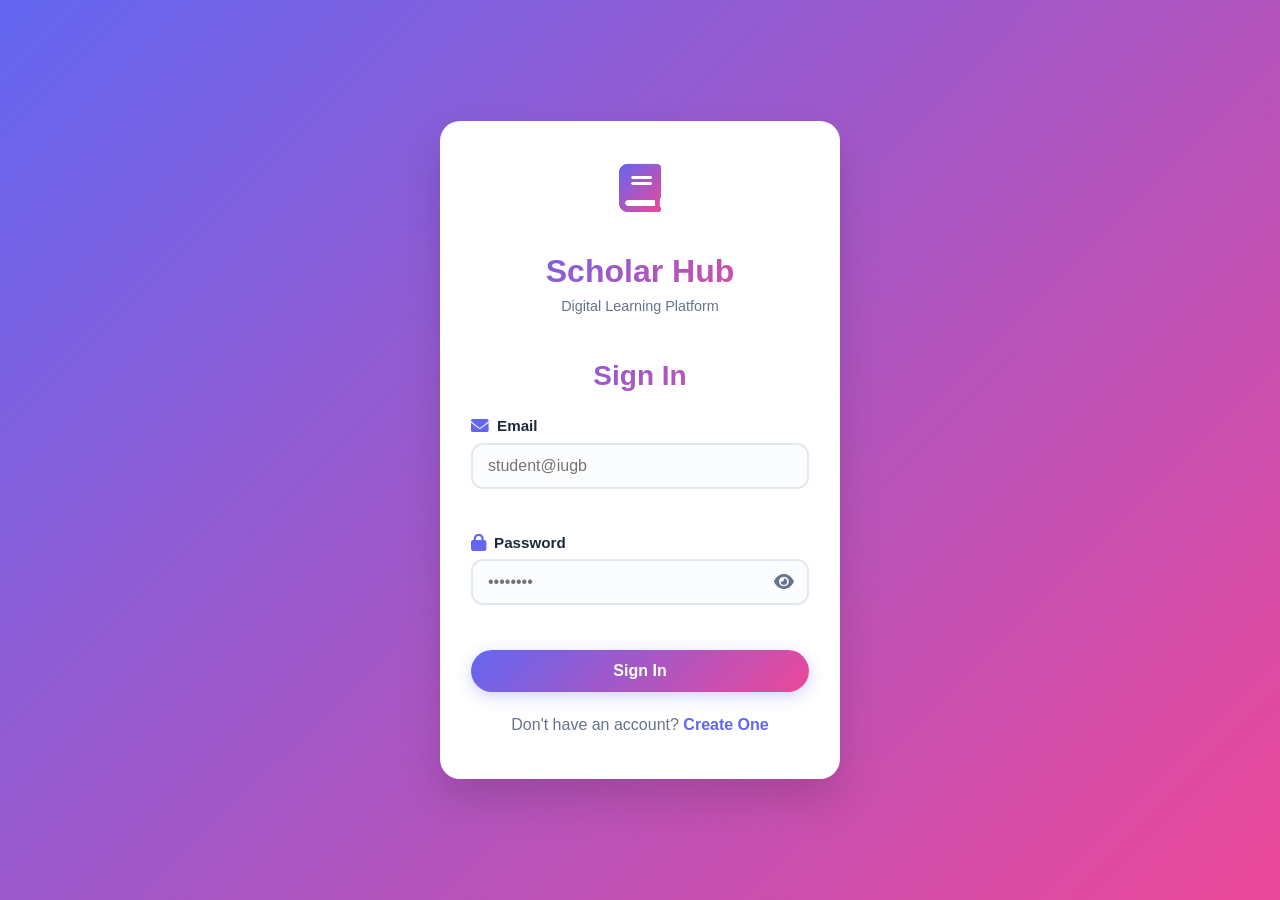
==== commit 36a0b26d: "add new name" ====
--- a/index.html
+++ b/index.html
@@ -3,7 +3,7 @@
 <head>
     <meta charset="UTF-8">
     <meta name="viewport" content="width=device-width, initial-scale=1.0">
-    <title>IUGB Library - Authentication</title>
+    <title>Scholar Hub - Authentication</title>
     <link rel="stylesheet" href="https://cdnjs.cloudflare.com/ajax/libs/font-awesome/6.0.0/css/all.min.css">
     <link rel="stylesheet" href="style.css">
 </head>
@@ -31,7 +31,7 @@
             <div class="logo-animation">
                 <i class="fas fa-book"></i>
             </div>
-            <h1>IUGB Library</h1>
+            <h1>Scholar Hub</h1>
             <p>Digital Learning Platform</p>
         </div>
 
@@ -97,4 +97,4 @@
 
     <script src="app.js"></script>
 </body>
-</html>+</html>
--- a/style.css
+++ b/style.css
@@ -798,6 +798,27 @@
     border: 1px solid rgba(99, 102, 241, 0.2);
 }
 
+.featured-link-card {
+    text-decoration: none;
+    color: inherit;
+    display: block;
+}
+
+.featured-detail-card {
+    text-align: left;
+}
+
+.featured-list {
+    margin: 14px 0 0;
+    padding-left: 18px;
+    color: var(--text-light);
+}
+
+.featured-list li {
+    margin-bottom: 8px;
+    font-size: 0.85rem;
+}
+
 .featured-card:hover {
     transform: translateY(-10px);
     background: linear-gradient(135deg, rgba(99, 102, 241, 0.15), rgba(236, 72, 153, 0.15));
@@ -821,6 +842,153 @@
 
 .featured-card p {
     font-size: 0.85rem;
+}
+
+.resource-hero {
+    margin: 20px;
+    padding: 28px 22px;
+    border-radius: 20px;
+    color: white;
+    background: linear-gradient(135deg, #0f766e, #2563eb);
+    box-shadow: 0 12px 30px rgba(37, 99, 235, 0.18);
+}
+
+.resource-hero h2 {
+    margin-bottom: 8px;
+}
+
+.resource-hero p {
+    margin: 0;
+    opacity: 0.92;
+}
+
+.search-page .resource-hero p {
+    color: var(--text-dark);
+}
+
+.resource-tools,
+.resource-section {
+    margin: 20px;
+}
+
+.resource-tools {
+    display: grid;
+    gap: 16px;
+}
+
+.resource-select {
+    background: white;
+    border: 1px solid var(--border-color);
+    border-radius: 16px;
+    padding: 12px 16px;
+    box-shadow: 0 4px 14px rgba(0, 0, 0, 0.05);
+}
+
+.resource-select label {
+    display: block;
+    font-size: 0.8rem;
+    font-weight: 600;
+    margin-bottom: 8px;
+    color: var(--text-light);
+}
+
+.resource-select select {
+    width: 100%;
+    border: none;
+    outline: none;
+    font-size: 0.95rem;
+    background: transparent;
+    color: var(--text-dark);
+}
+
+.resource-count {
+    color: var(--text-light);
+    margin-bottom: 16px;
+    font-weight: 600;
+}
+
+.resource-grid {
+    display: grid;
+    grid-template-columns: repeat(auto-fit, minmax(220px, 1fr));
+    gap: 18px;
+}
+
+.resource-card {
+    background: white;
+    border-radius: 18px;
+    padding: 20px;
+    border: 1px solid var(--border-color);
+    box-shadow: 0 6px 18px rgba(0, 0, 0, 0.06);
+}
+
+.resource-card-head {
+    display: flex;
+    gap: 8px;
+    margin-bottom: 14px;
+    flex-wrap: wrap;
+}
+
+.resource-badge {
+    display: inline-flex;
+    align-items: center;
+    padding: 5px 10px;
+    border-radius: 999px;
+    background: rgba(37, 99, 235, 0.1);
+    color: #2563eb;
+    font-size: 0.75rem;
+    font-weight: 700;
+}
+
+.resource-badge.muted {
+    background: rgba(15, 23, 42, 0.08);
+    color: var(--text-dark);
+}
+
+.resource-badge.premium {
+    background: rgba(245, 158, 11, 0.15);
+    color: #b45309;
+}
+
+.resource-badge.free {
+    background: rgba(16, 185, 129, 0.12);
+    color: #047857;
+}
+
+.resource-badge i {
+    margin-right: 6px;
+}
+
+.resource-card h3 {
+    margin-bottom: 8px;
+    font-size: 1.05rem;
+}
+
+.resource-card p {
+    color: var(--text-light);
+    margin-bottom: 16px;
+    font-size: 0.9rem;
+}
+
+.resource-card.is-locked {
+    opacity: 0.92;
+    border-color: rgba(245, 158, 11, 0.35);
+}
+
+.search-page .books-container,
+.past-papers-page .resource-section,
+.past-papers-page .resource-tools {
+    width: auto;
+}
+
+.book-meta {
+    display: inline-block;
+    margin-bottom: 12px;
+    font-size: 0.78rem;
+    font-weight: 700;
+    color: #0f766e;
+    background: rgba(15, 118, 110, 0.1);
+    padding: 5px 10px;
+    border-radius: 999px;
 }
 
 /* ============================================
@@ -1173,6 +1341,36 @@
     color: var(--text-dark);
 }
 
+.book-search {
+    display: flex;
+    align-items: center;
+    gap: 12px;
+    background: white;
+    border: 1px solid var(--border-color);
+    border-radius: 16px;
+    padding: 12px 16px;
+    margin-bottom: 20px;
+    box-shadow: 0 4px 14px rgba(0, 0, 0, 0.05);
+}
+
+.book-search i {
+    color: var(--primary-color);
+    font-size: 1rem;
+}
+
+.book-search input {
+    border: none;
+    outline: none;
+    width: 100%;
+    font-size: 0.95rem;
+    color: var(--text-dark);
+    background: transparent;
+}
+
+.book-search input::placeholder {
+    color: var(--text-light);
+}
+
 .books-filter {
     display: flex;
     gap: 10px;
@@ -1203,6 +1401,31 @@
     display: grid;
     grid-template-columns: repeat(auto-fill, minmax(160px, 1fr));
     gap: 20px;
+}
+
+.empty-books-state {
+    grid-column: 1 / -1;
+    background: white;
+    border: 1px dashed var(--border-color);
+    border-radius: 18px;
+    padding: 40px 20px;
+    text-align: center;
+    color: var(--text-light);
+}
+
+.empty-books-state i {
+    font-size: 2rem;
+    color: var(--primary-color);
+    margin-bottom: 12px;
+}
+
+.empty-books-state h4 {
+    color: var(--text-dark);
+    margin-bottom: 8px;
+}
+
+.empty-books-state p {
+    margin: 0;
 }
 
 .book-item {
@@ -3337,6 +3560,131 @@
     .premium-card {
         padding: 20px;
     }
+
+    .welcome-section,
+    .featured-section,
+    .premium-note,
+    .resource-hero,
+    .resource-tools,
+    .resource-section,
+    .breadcrumb {
+        margin-left: 12px;
+        margin-right: 12px;
+    }
+
+    .welcome-content-wrapper,
+    .featured-card,
+    .resource-hero,
+    .resource-card {
+        padding: 18px;
+    }
+
+    .welcome-content h2,
+    .programs-section h2,
+    .featured-section h2,
+    .resource-hero h2 {
+        font-size: 1.35rem;
+    }
+
+    .featured-cards,
+    .resource-grid {
+        grid-template-columns: 1fr;
+    }
+
+    .book-search {
+        padding: 10px 14px;
+        gap: 10px;
+        min-width: 0;
+    }
+
+    .book-search input,
+    .resource-select select {
+        font-size: 16px;
+    }
+
+    .book-item:hover,
+    .featured-card:hover,
+    .course-card:hover {
+        transform: translateY(-6px);
+    }
+
+    .book-action {
+        flex-direction: column;
+    }
+
+    .book-action button,
+    .resource-card .btn-primary {
+        width: 100%;
+    }
+
+    .course-stats {
+        gap: 12px;
+        align-items: flex-start;
+    }
+
+    .course-stats span {
+        width: 100%;
+        justify-content: flex-start;
+    }
+
+    .header-top {
+        gap: 10px;
+    }
+
+    .search-page .header-top,
+    .past-papers-page .header-top {
+        display: grid;
+        grid-template-columns: 44px minmax(0, 1fr) 44px;
+        align-items: center;
+    }
+
+    .search-page .header-top h1,
+    .past-papers-page .header-top h1 {
+        min-width: 0;
+        font-size: 1rem;
+        line-height: 1.2;
+    }
+
+    .search-page .resource-hero,
+    .past-papers-page .resource-hero,
+    .search-page .books-container,
+    .past-papers-page .resource-tools,
+    .past-papers-page .resource-section {
+        margin-left: 10px;
+        margin-right: 10px;
+    }
+
+    .search-page .books-container {
+        padding: 18px 14px 24px;
+    }
+
+    .search-page .books-grid,
+    .past-papers-page .resource-grid {
+        grid-template-columns: 1fr;
+        gap: 14px;
+    }
+
+    .past-papers-page .resource-tools {
+        gap: 12px;
+    }
+
+    .search-page .book-search,
+    .past-papers-page .book-search,
+    .past-papers-page .resource-select {
+        width: 100%;
+        box-sizing: border-box;
+    }
+
+    .search-page .resource-count,
+    .past-papers-page .resource-count {
+        font-size: 0.85rem;
+        margin-bottom: 12px;
+    }
+
+    .past-papers-page .resource-card,
+    .search-page .book-item {
+        border-radius: 16px;
+    }
     
     .amount {
         font-size: 40px;
@@ -3346,6 +3694,62 @@
 @media (min-width: 768px) {
     .books-container {
         grid-template-columns: repeat(2, 1fr);
+    }
+}
+
+@media (hover: none) and (pointer: coarse) {
+    .program-card:active {
+        transform: translateY(-15px);
+        box-shadow: 0 15px 40px rgba(0, 0, 0, 0.15);
+        border-color: var(--primary-color);
+    }
+
+    .program-card:active::before {
+        height: 100%;
+        opacity: 0.05;
+    }
+
+    .program-card:active .arrow {
+        transform: translateX(8px);
+    }
+
+    .stat-card:active {
+        transform: translateY(-5px);
+        box-shadow: 0 8px 25px rgba(0, 0, 0, 0.12);
+    }
+
+    .featured-card:active {
+        transform: translateY(-10px);
+        background: linear-gradient(135deg, rgba(99, 102, 241, 0.15), rgba(236, 72, 153, 0.15));
+        border-color: var(--primary-color);
+        box-shadow: 0 10px 25px rgba(99, 102, 241, 0.2);
+    }
+
+    .course-card:active {
+        transform: translateY(-20px) rotateZ(2deg);
+        box-shadow: 0 15px 40px rgba(0, 0, 0, 0.15);
+        border-color: var(--primary-color);
+    }
+
+    .course-card:active .course-icon {
+        transform: scale(1.1) rotateZ(-10deg);
+    }
+
+    .book-item:active {
+        transform: translateY(-15px) rotateZ(-2deg);
+        box-shadow: 0 15px 35px rgba(0, 0, 0, 0.15);
+        border-color: var(--primary-color);
+    }
+
+    .book-item:active .book-cover::after {
+        transform: translateX(100%);
+    }
+
+    .btn-read:active,
+    .btn-download:active,
+    .btn-primary:active,
+    .btn-subscribe:active {
+        transform: scale(0.98);
     }
 }
 
@@ -3392,6 +3796,29 @@
     transform: none !important;
 }
 
+.scroll-reveal {
+    opacity: 0;
+    transform: translateY(26px) scale(0.98);
+    transition:
+        opacity 0.65s ease,
+        transform 0.65s cubic-bezier(0.22, 1, 0.36, 1);
+    transition-delay: var(--reveal-delay, 0s);
+    will-change: opacity, transform;
+}
+
+.scroll-reveal.is-visible {
+    opacity: 1;
+    transform: translateY(0) scale(1);
+}
+
+@media (prefers-reduced-motion: reduce) {
+    .scroll-reveal {
+        opacity: 1;
+        transform: none;
+        transition: none;
+    }
+}
+
 /* Messages de succès/erreur */
 .message {
     padding: 15px;
@@ -3418,4 +3845,4 @@
 
 .message i {
     font-size: 18px;
-}+}
